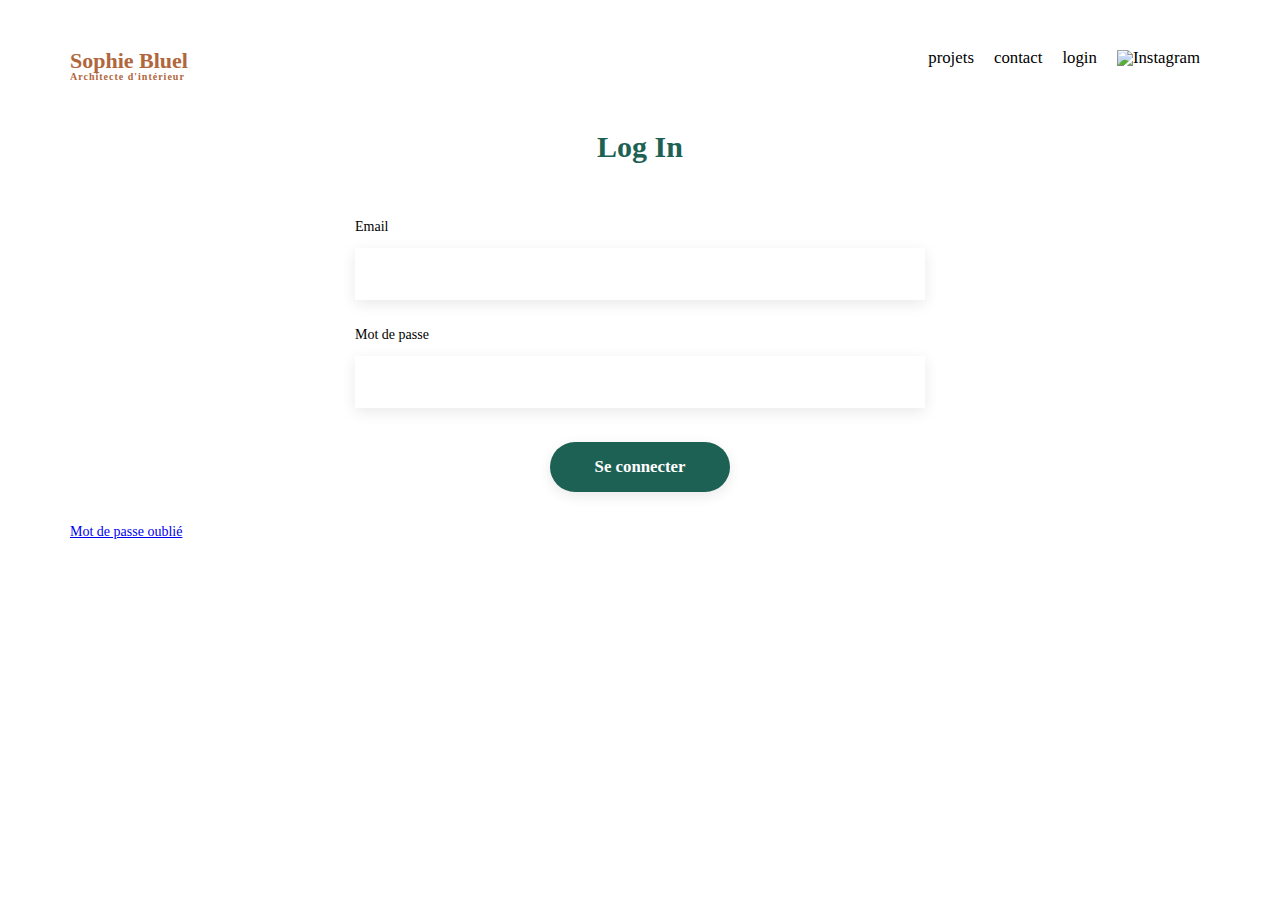
==== FrontEnd/connexion.html @ 60aa4698 "1.3 mise en place des boutons filtres" ====
<!DOCTYPE html>
<html lang="fr">
<head>
    <meta charset="UTF-8">
    <meta name="viewport" content="width=device-width, initial-scale=1.0">
    <title>Document</title>
    <link rel="stylesheet" href="./assets/style.css">
    <script src="./main.js" defer></script>
</head>
<body>
    <header>
        <h1>Sophie Bluel <span>Architecte d'intérieur</span></h1>
        <nav>
            <ul>
                <li>projets</li>
                <li>contact</li>
                <li>login</li>
                <li><img src="./assets/icons/instagram.png" alt="Instagram"></li>
            </ul>
        </nav>
    </header>
    <section id="contact">
		<h2>Log In</h2>
		<form action="#" method="post">
			<label for="email">Email</label>
			<input type="email" name="email" id="email" required>
			<label for="password">Mot de passe</label>
			<input type="password" name="password" id="password" required>
			<input type="submit" value="Se connecter">
		</form>
	</section>
    <a href="#">Mot de passe oublié</a>
</body>
</html>
---- FrontEnd/assets/style.css ----
/* http://meyerweb.com/eric/tools/css/reset/
   v2.0 | 20110126
   License: none (public domain)
*/

html, body, div, span, applet, object, iframe,
h1, h2, h3, h4, h5, h6, p, blockquote, pre,
a, abbr, acronym, address, big, cite, code,
del, dfn, em, img, ins, kbd, q, s, samp,
small, strike, strong, sub, sup, tt, var,
b, u, i, center,
dl, dt, dd, ol, ul, li,
fieldset, form, label, legend,
table, caption, tbody, tfoot, thead, tr, th, td,
article, aside, canvas, details, embed,
figure, figcaption, footer, header, hgroup,
menu, nav, output, ruby, section, summary,
time, mark, audio, video {
	margin: 0;
	padding: 0;
	border: 0;
	font-size: 100%;
	font: inherit;
	vertical-align: baseline;
}
/* HTML5 display-role reset for older browsers */
article, aside, details, figcaption, figure,
footer, header, hgroup, menu, nav, section {
	display: block;
}
body {
	line-height: 1;
}
ol, ul {
	list-style: none;
}
blockquote, q {
	quotes: none;
}
blockquote:before, blockquote:after,
q:before, q:after {
	content: '';
	content: none;
}
table {
	border-collapse: collapse;
	border-spacing: 0;
}
/** end reset css**/
body {
	max-width: 1140px;
	margin:auto;
	font-family: 'Work Sans' ;
	font-size: 14px;
}
header {
	display: flex;
	justify-content: space-between;
	margin: 50px 0
}
section {
	margin: 50px 0
}

h1{
	display: flex;
	flex-direction: column;
	font-family: 'Syne';
	font-size: 22px;
	font-weight: 800;
	color: #B1663C
}

h1 > span {
	font-family: 'Work Sans';
	font-size:10px;
	letter-spacing: 0.1em;
;
}

h2{
	font-family: 'Syne';
	font-weight: 700;
	font-size: 30px;
	color: #1D6154
}
nav ul {
	display: flex;
	align-items: center;
	list-style-type: none;

}
nav li {
	padding: 0 10px;
	font-size: 1.2em;
}

li:hover {
	color: #B1663C;
}
#introduction {
	display: flex;
	align-items: center;
}
#introduction figure {
	flex: 1
}
#introduction img {
	display: block;
	margin: auto;
	width: 80%;
}

#introduction article {
	flex: 1
}
#introduction h2 {
	margin-bottom: 1em;
}

#introduction p {
	margin-bottom: 0.5em;
}
#portfolio h2 {
	text-align: center;
	margin-bottom: 1em;
}

/******* style du selecteur de catégories ********/

#filter {
    display: flex;
    flex-direction: column;
    align-items: center;
    justify-content: center;
    margin: 30px 0;
}

.button-group {
    display: flex;
    justify-content: center;
    flex-wrap: wrap;
    gap: 10px; /* Espace entre les boutons */
}

.filter-btn {
    padding: 10px 15px;
    font-family: 'Syne', sans-serif;
    font-size: 1em;
	font-weight: 700;
    color: #1D6154;
	background-color: #FFFFFF;
    border: 1px solid #1D6154;
    border-radius: 60px;
    cursor: pointer;
}

.filter-btn:active {
	background-color: #1D6154;
	color: #FFFFFF;
}


/******* fin style du selecteur de catégories ********/

.gallery {
	width: 100%;
	display: grid;
	grid-template-columns: 1fr 1fr 1fr;
	grid-column-gap: 20px;
	grid-row-gap: 20px;
}

.gallery img {
	width: 100%;

}
#contact {
	width: 50%;
	margin: auto;
}
#contact > * {
	text-align: center;

}
#contact h2{
	margin-bottom: 20px;
}
#contact form {
	text-align: left;
	margin-top:30px;
	display: flex;
	flex-direction: column;
}

#contact input {
	height: 50px;
	font-size: 1.2em;
	border: none;
	box-shadow: 0px 4px 14px rgba(0, 0, 0, 0.09);
}
#contact label {
	margin: 2em 0 1em 0;
}
#contact textarea {
	border: none;
	box-shadow: 0px 4px 14px rgba(0, 0, 0, 0.09);
}

input[type="submit"]{
	font-family: 'Syne';
	font-weight: 700;
	color: white;
	background-color: #1D6154;
	margin : 2em auto ;
	width: 180px;
	text-align: center;
	border-radius: 60px ;
}

footer nav ul {
	display: flex;
	justify-content: flex-end;
	margin: 2em
}
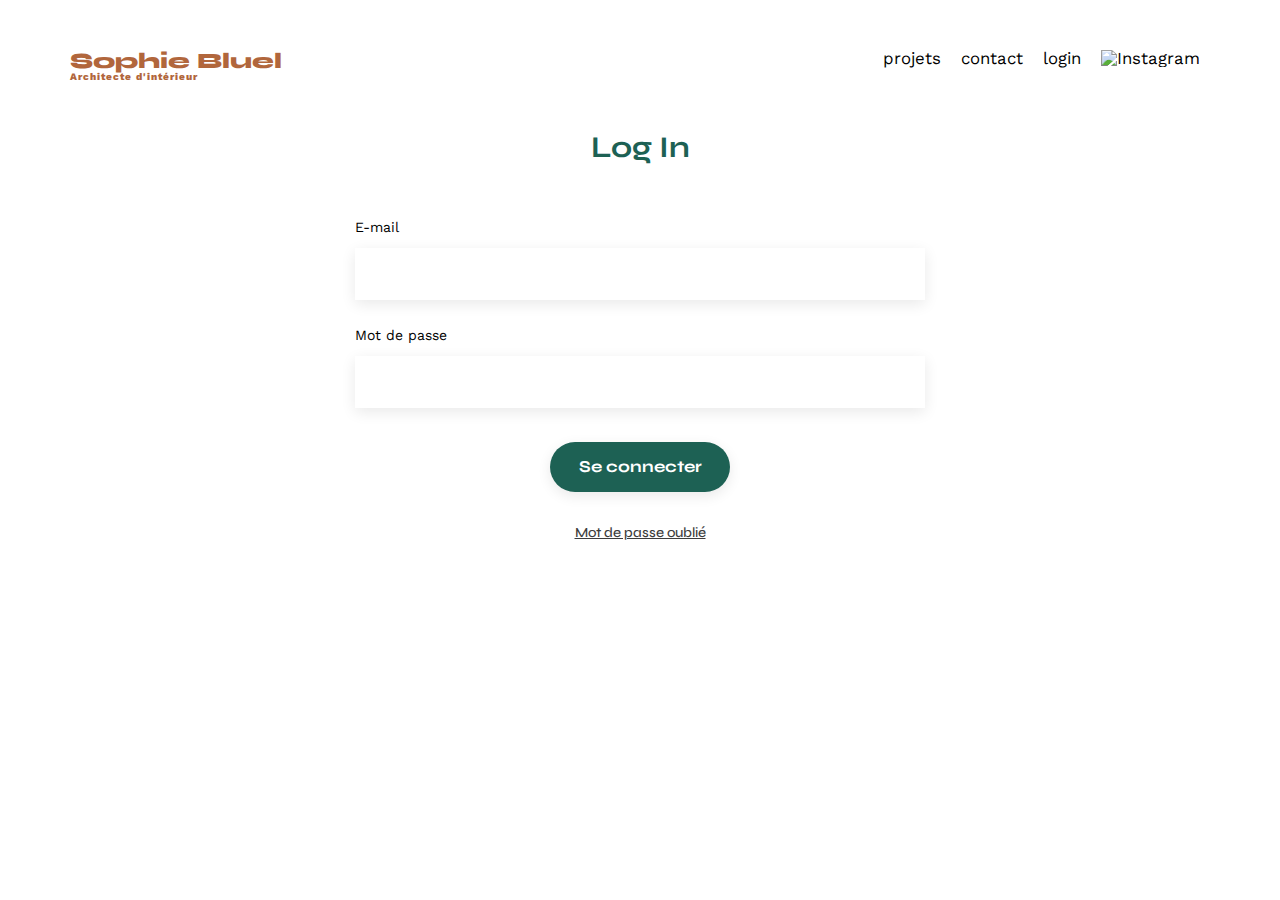
==== commit d2218ecc: "1.4 Mise en place de la page connexion + fonctionnement login logout" ====
--- a/FrontEnd/connexion.html
+++ b/FrontEnd/connexion.html
@@ -3,16 +3,20 @@
 <head>
     <meta charset="UTF-8">
     <meta name="viewport" content="width=device-width, initial-scale=1.0">
+    <link rel="preconnect" href="https://fonts.googleapis.com">
+	<link rel="preconnect" href="https://fonts.gstatic.com" crossorigin>
+	<link href="https://fonts.googleapis.com/css2?family=Syne:wght@700;800&family=Work+Sans&display=swap" rel="stylesheet">
+	<meta name="description" content="">
     <title>Document</title>
     <link rel="stylesheet" href="./assets/style.css">
-    <script src="./main.js" defer></script>
+    <script src="./connexion.js" defer></script>
 </head>
 <body>
     <header>
         <h1>Sophie Bluel <span>Architecte d'intérieur</span></h1>
         <nav>
             <ul>
-                <li>projets</li>
+                <li class="lienProjets">projets</li>
                 <li>contact</li>
                 <li>login</li>
                 <li><img src="./assets/icons/instagram.png" alt="Instagram"></li>
@@ -22,13 +26,16 @@
     <section id="contact">
 		<h2>Log In</h2>
 		<form action="#" method="post">
-			<label for="email">Email</label>
+			<label for="email">E-mail</label>
 			<input type="email" name="email" id="email" required>
 			<label for="password">Mot de passe</label>
 			<input type="password" name="password" id="password" required>
-			<input type="submit" value="Se connecter">
+            <input type="submit" value="Se connecter">
 		</form>
+        <div class="password">
+            <a href="#">Mot de passe oublié</a>
+        </div>
 	</section>
-    <a href="#">Mot de passe oublié</a>
+
 </body>
 </html>--- a/FrontEnd/assets/style.css
+++ b/FrontEnd/assets/style.css
@@ -84,6 +84,22 @@
 	font-size: 30px;
 	color: #1D6154
 }
+
+h2 > span {
+	display: inline-block;
+	font-family: 'Work Sans';
+	font-size: 14px;
+	color: #000000;
+	font-weight: 400;
+	padding-left: 1em;
+}
+
+h2 > span i{
+	font-size: 1.2em;
+	color: #000;
+	padding-right: 0.4em;
+}
+
 nav ul {
 	display: flex;
 	align-items: center;
@@ -224,3 +240,14 @@
 	margin: 2em
 }
 
+/******* style page de connexion ********/
+
+
+#contact .password a{
+	font-family: 'Syne';
+	font-weight: 500;
+	font-size: 14px;
+	color: #3D3D3D;
+}
+
+
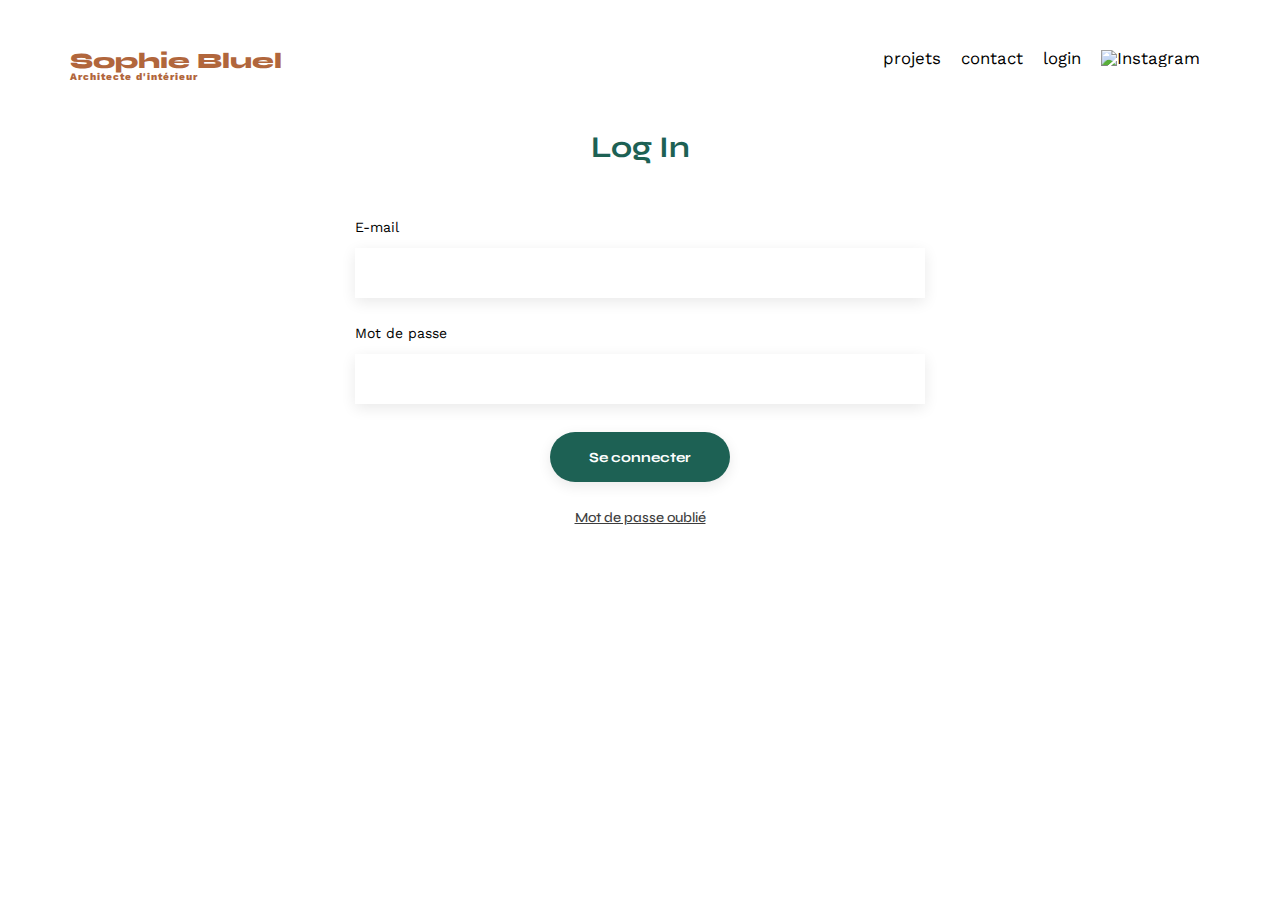
==== commit 0608e303: "2.0 restructuration : ajout du dossier libs et views" ====
--- a/FrontEnd/connexion.html
+++ b/FrontEnd/connexion.html
@@ -9,7 +9,7 @@
 	<meta name="description" content="">
     <title>Document</title>
     <link rel="stylesheet" href="./assets/style.css">
-    <script src="./connexion.js" defer></script>
+    <script src="./js/libs/logIn.js" defer></script>
 </head>
 <body>
     <header>
@@ -30,7 +30,7 @@
 			<input type="email" name="email" id="email" required>
 			<label for="password">Mot de passe</label>
 			<input type="password" name="password" id="password" required>
-            <input type="submit" value="Se connecter">
+            <input type="submit" class="btnSubmit" value="Se connecter">
 		</form>
         <div class="password">
             <a href="#">Mot de passe oublié</a>
--- a/FrontEnd/assets/style.css
+++ b/FrontEnd/assets/style.css
@@ -104,8 +104,8 @@
 	display: flex;
 	align-items: center;
 	list-style-type: none;
-
-}
+}
+
 nav li {
 	padding: 0 10px;
 	font-size: 1.2em;
@@ -156,7 +156,7 @@
     display: flex;
     justify-content: center;
     flex-wrap: wrap;
-    gap: 10px; /* Espace entre les boutons */
+    gap: 10px; 
 }
 
 .filter-btn {
@@ -202,20 +202,26 @@
 #contact h2{
 	margin-bottom: 20px;
 }
-#contact form {
+#contact form, form {
 	text-align: left;
 	margin-top:30px;
 	display: flex;
 	flex-direction: column;
 }
 
-#contact input {
+#contact input, input, select {
 	height: 50px;
-	font-size: 1.2em;
+	font-size: 1em;
+	font-family: 'work sans';
+	font-weight: 400;
+	color: #444444;
 	border: none;
 	box-shadow: 0px 4px 14px rgba(0, 0, 0, 0.09);
-}
-#contact label {
+	outline: none;
+	padding: 0 1em;
+}
+
+#contact label, label {
 	margin: 2em 0 1em 0;
 }
 #contact textarea {
@@ -223,7 +229,7 @@
 	box-shadow: 0px 4px 14px rgba(0, 0, 0, 0.09);
 }
 
-input[type="submit"]{
+#contact input[type="submit"]{
 	font-family: 'Syne';
 	font-weight: 700;
 	color: white;
@@ -242,7 +248,6 @@
 
 /******* style page de connexion ********/
 
-
 #contact .password a{
 	font-family: 'Syne';
 	font-weight: 500;
@@ -251,3 +256,160 @@
 }
 
 
+/******* style de la fenêtre modale ********/
+
+.modal {
+    display: none; 
+    position: fixed; 
+    z-index: 1000; 
+    left: 0;
+    top: 0;
+    width: 100%; 
+    height: 100%; 
+    overflow: auto; 
+    background-color: rgba(0,0,0,0.6); 
+}
+
+.modal-content {
+	display: flex;
+	flex-direction: column;
+	justify-content: center;
+    background-color: #FFFFFF;
+    margin: 30px auto; 
+    padding: 20px;
+    width: 40%; 
+	border-radius: 10px;
+	border-color: none;
+    position: relative;
+}
+
+.modal-content > h2 {
+	font-family: 'work sans';
+	text-align: center;
+    color: #000000;
+    font-size: 26px;
+	margin-top: 30px;
+	font-weight: 400;
+}
+
+.close {
+	position: absolute;
+	right: 5px;
+	top: 20px;
+	width: 24px;
+	height: 24px;
+}
+
+.arrow-left {
+	position: absolute;
+	left: 20px;
+	top: 20px;
+	width: 24px;
+	height: 24px;
+}
+
+.close:hover,
+.close:focus {
+    cursor: pointer;
+}
+
+.arrow-left:hover,
+.arrow-left:focus {
+    cursor: pointer;
+}
+
+.separator {
+	text-align: center;
+    border-bottom: 1px solid #B3B3B3;
+	width: 80%;
+    margin: 20px auto 20px;
+}
+
+.add-photo {
+    background-color: #1D6154; 
+    color: white;
+    padding: 10px 20px;
+    border: none;
+    border-radius: 60px;
+    cursor: pointer;
+    display: block;
+    width: 200px;
+    margin: 10px auto 20px; 
+}
+
+/********* champ photo *********/
+
+.add-photo-content {
+	margin: 40px auto 20px;
+	width: 80%;
+}
+
+.container-add-photo {
+	display: flex;
+	flex-direction: column;
+	justify-content: center;
+	align-items: center;
+	text-align: center;
+	width: 100%;
+	height: 170px;
+	background-color: #E8F1F6;
+	border-radius: 3px;
+}
+
+.container-add-photo i {
+	font-size: 4em;
+	color: #B9C5CC;
+}
+
+.fa-regular .fa-image {
+	width: 100%;
+}
+
+.add-picture {
+	font-weight: 500;
+	color: #306685;
+	margin: 10px auto;
+	padding: 0.5em 2em;
+	font-size: 0.9em;
+	background-color: #CBD6DC;
+	border: none;
+	border-radius: 50px;
+	cursor: pointer;
+}
+
+.add-picture-info {
+	font-size: 0.6em;
+}
+
+/********* fin champ photo ****************/
+
+.modal-gallery {
+	margin: 40px auto 20px;
+	width: 80%;
+	display: grid;
+	grid-template-columns: 1fr 1fr 1fr 1fr 1fr;
+	grid-column-gap: 10px;
+	grid-row-gap: 10px;
+}
+
+.modal-gallery img {
+	width: 100%;
+}
+
+/********* fin style de la fenêtre modale ********/
+
+.modifier {
+	cursor: pointer;
+}
+
+.lienLogin {
+	cursor: pointer;
+}
+
+.lienLogout {
+	cursor: pointer;
+}
+
+.lienProjets {
+	cursor: pointer;
+}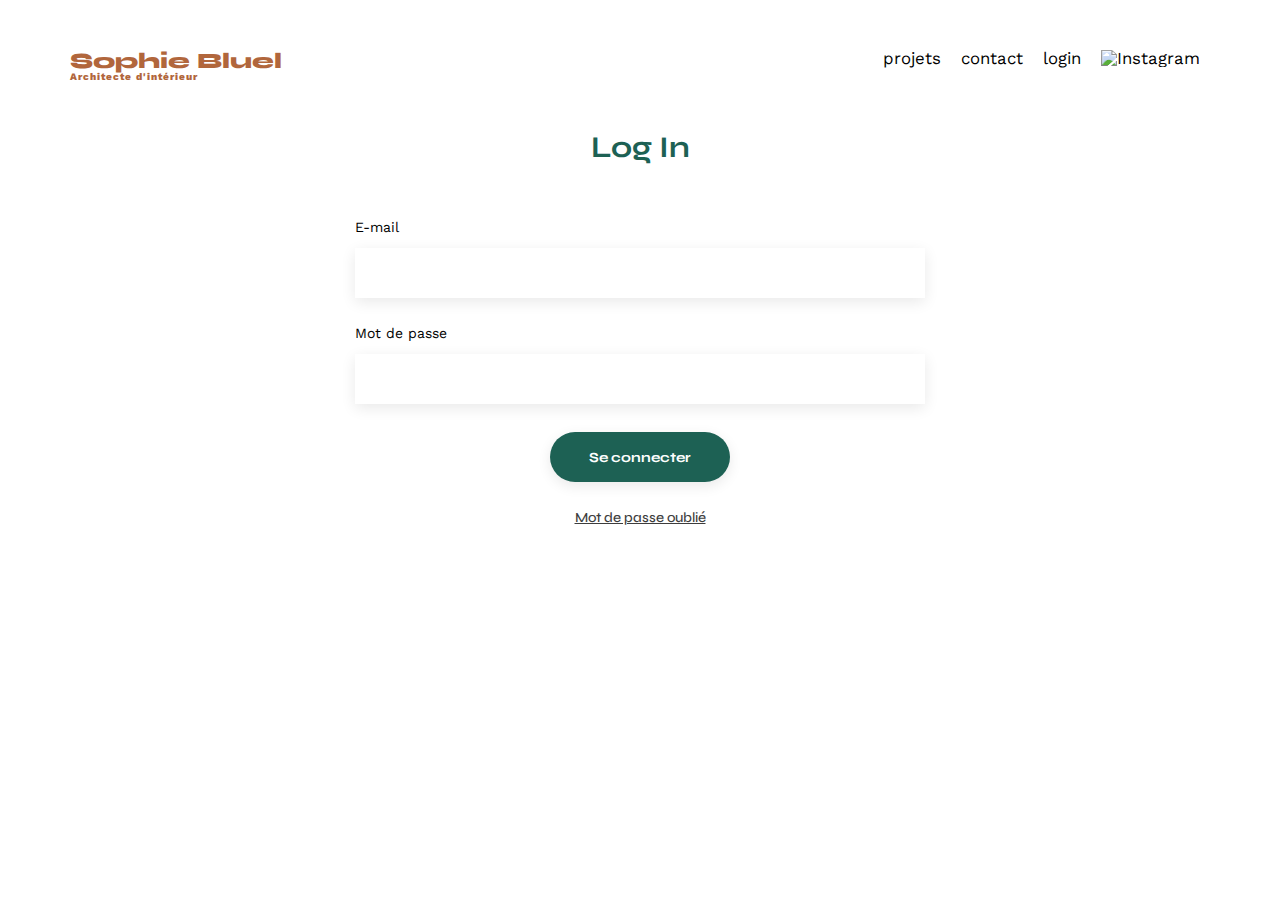
==== commit 5b00c37a: "2.4 déplacement de la vue login.js" ====
--- a/FrontEnd/connexion.html
+++ b/FrontEnd/connexion.html
@@ -9,16 +9,16 @@
 	<meta name="description" content="">
     <title>Document</title>
     <link rel="stylesheet" href="./assets/style.css">
-    <script src="./js/libs/logIn.js" defer></script>
+    <script type="module" src="./js/views/logIn.js" defer></script>
 </head>
 <body>
     <header>
         <h1>Sophie Bluel <span>Architecte d'intérieur</span></h1>
         <nav>
             <ul>
-                <li class="lienProjets">projets</li>
-                <li>contact</li>
-                <li>login</li>
+                <li><a href="/">projets</a></li>
+                <li><a href="#contact">contact</a></li>
+                <li class="lienLogin"><a href="/connexion.html">login</a></li>
                 <li><img src="./assets/icons/instagram.png" alt="Instagram"></li>
             </ul>
         </nav>
@@ -28,8 +28,10 @@
 		<form action="#" method="post">
 			<label for="email">E-mail</label>
 			<input type="email" name="email" id="email" required>
+            <p class="emailRequired">Un e-mail est obligatoire</p>
 			<label for="password">Mot de passe</label>
 			<input type="password" name="password" id="password" required>
+            <p class="passwordRequired">Un mot de passe est obligatoire</p>
             <input type="submit" class="btnSubmit" value="Se connecter">
 		</form>
         <div class="password">
--- a/FrontEnd/assets/style.css
+++ b/FrontEnd/assets/style.css
@@ -53,6 +53,16 @@
 	font-family: 'Work Sans' ;
 	font-size: 14px;
 }
+
+.editBanner {
+	display: none;
+	justify-content: center;
+	align-items: center;
+	height: 60px;
+	background-color: #000;
+	color: white;
+}
+
 header {
 	display: flex;
 	justify-content: space-between;
@@ -111,9 +121,15 @@
 	font-size: 1.2em;
 }
 
-li:hover {
-	color: #B1663C;
-}
+nav li a {
+	text-decoration: none;
+	color: #000;
+}
+
+li a:hover {
+	font-weight: 600;
+}
+
 #introduction {
 	display: flex;
 	align-items: center;
@@ -171,7 +187,12 @@
     cursor: pointer;
 }
 
-.filter-btn:active {
+/* .filter-btn:active {
+	background-color: #1D6154;
+	color: #FFFFFF;
+} */
+
+.filter-btn.filter-btn-active {
 	background-color: #1D6154;
 	color: #FFFFFF;
 }
@@ -255,6 +276,12 @@
 	color: #3D3D3D;
 }
 
+.emailRequired, .passwordRequired {
+	display: none;
+	margin-top: 10px;
+	color: red;
+}
+
 
 /******* style de la fenêtre modale ********/
 
@@ -381,9 +408,31 @@
 	font-size: 0.6em;
 }
 
+.input-picture {
+	display: none;
+	height: 20px;
+	width: 80%;
+	justify-content: center;
+	align-items: center;
+	font-weight: 500;
+	color: #306685;
+	margin: 10px auto;
+	padding: 0.5em 1em;
+	font-size: 0.9em;
+	background-color: #CBD6DC;
+	border: none;
+	border-radius: 50px;
+	cursor: pointer;
+}
+
+.image-preview {
+	overflow: hidden;
+}
+
 /********* fin champ photo ****************/
 
 .modal-gallery {
+	position: relative;
 	margin: 40px auto 20px;
 	width: 80%;
 	display: grid;
@@ -392,8 +441,26 @@
 	grid-row-gap: 10px;
 }
 
+.container-photo {
+	position: relative;
+}
+
+.container-photo i {
+	background-color: black;
+	display: flex;
+	justify-content: center;
+	align-items: center;
+	padding: 5px;
+	color: white;
+	position: absolute;
+	top: 5px;
+	right: 5px;
+	/* width: 0.5em; */
+}
+
 .modal-gallery img {
 	width: 100%;
+	cursor: pointer;
 }
 
 /********* fin style de la fenêtre modale ********/
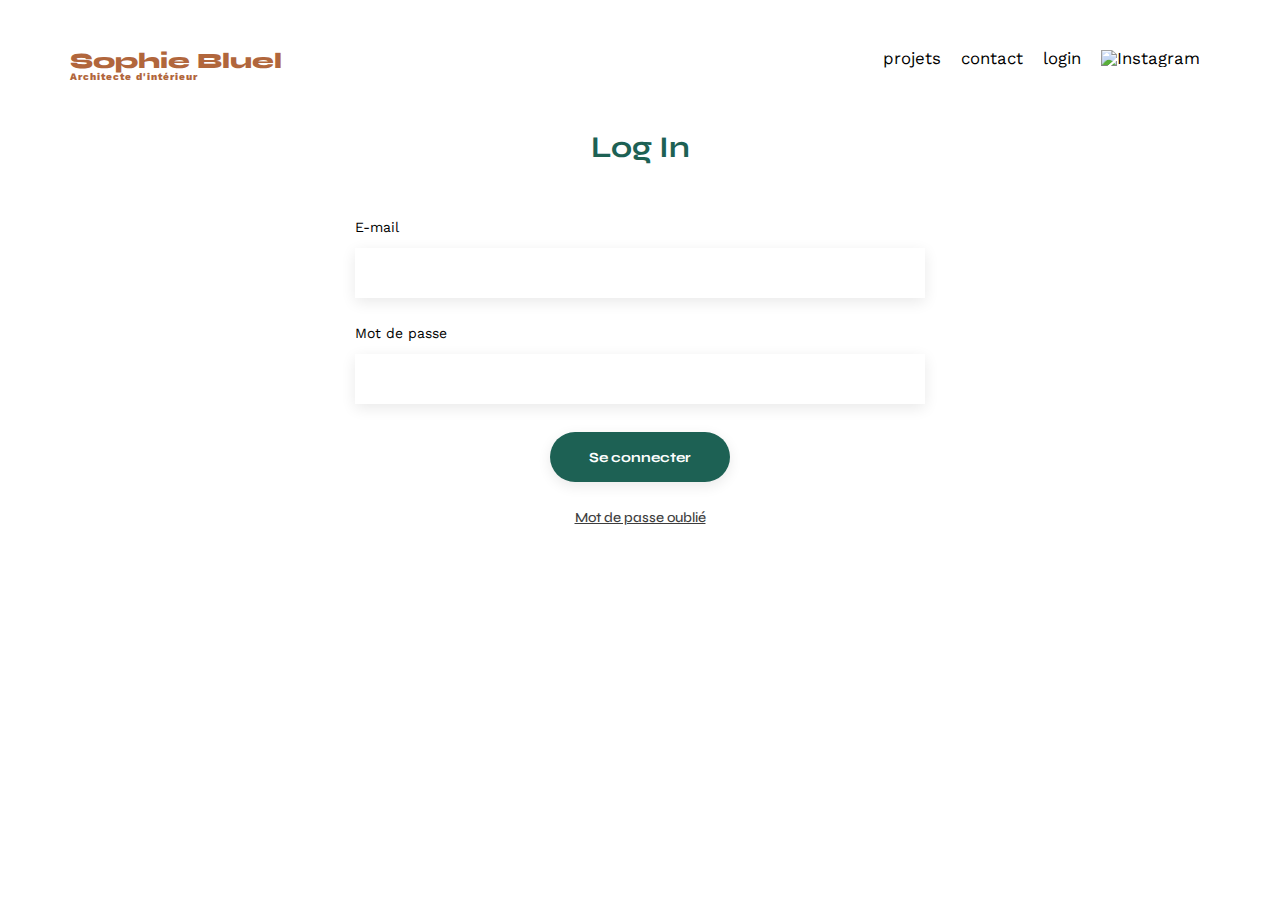
==== commit d4bfed33: "2.5 Ajout du message d'erreur sur le formulaire ajout photo" ====
--- a/FrontEnd/connexion.html
+++ b/FrontEnd/connexion.html
@@ -28,7 +28,7 @@
 		<form action="#" method="post">
 			<label for="email">E-mail</label>
 			<input type="email" name="email" id="email" required>
-            <p class="emailRequired">Un e-mail est obligatoire</p>
+            <p class="emailRequired">Un e-mail au bon format est obligatoire</p>
 			<label for="password">Mot de passe</label>
 			<input type="password" name="password" id="password" required>
             <p class="passwordRequired">Un mot de passe est obligatoire</p>
--- a/FrontEnd/assets/style.css
+++ b/FrontEnd/assets/style.css
@@ -276,7 +276,7 @@
 	color: #3D3D3D;
 }
 
-.emailRequired, .passwordRequired {
+.emailRequired, .passwordRequired {	
 	display: none;
 	margin-top: 10px;
 	color: red;
@@ -345,11 +345,17 @@
     cursor: pointer;
 }
 
+.error-message {
+	opacity: 0;
+	margin: 10px auto;
+	color: red;
+}
+
 .separator {
 	text-align: center;
     border-bottom: 1px solid #B3B3B3;
 	width: 80%;
-    margin: 20px auto 20px;
+    margin: 0px auto 20px;
 }
 
 .add-photo {
